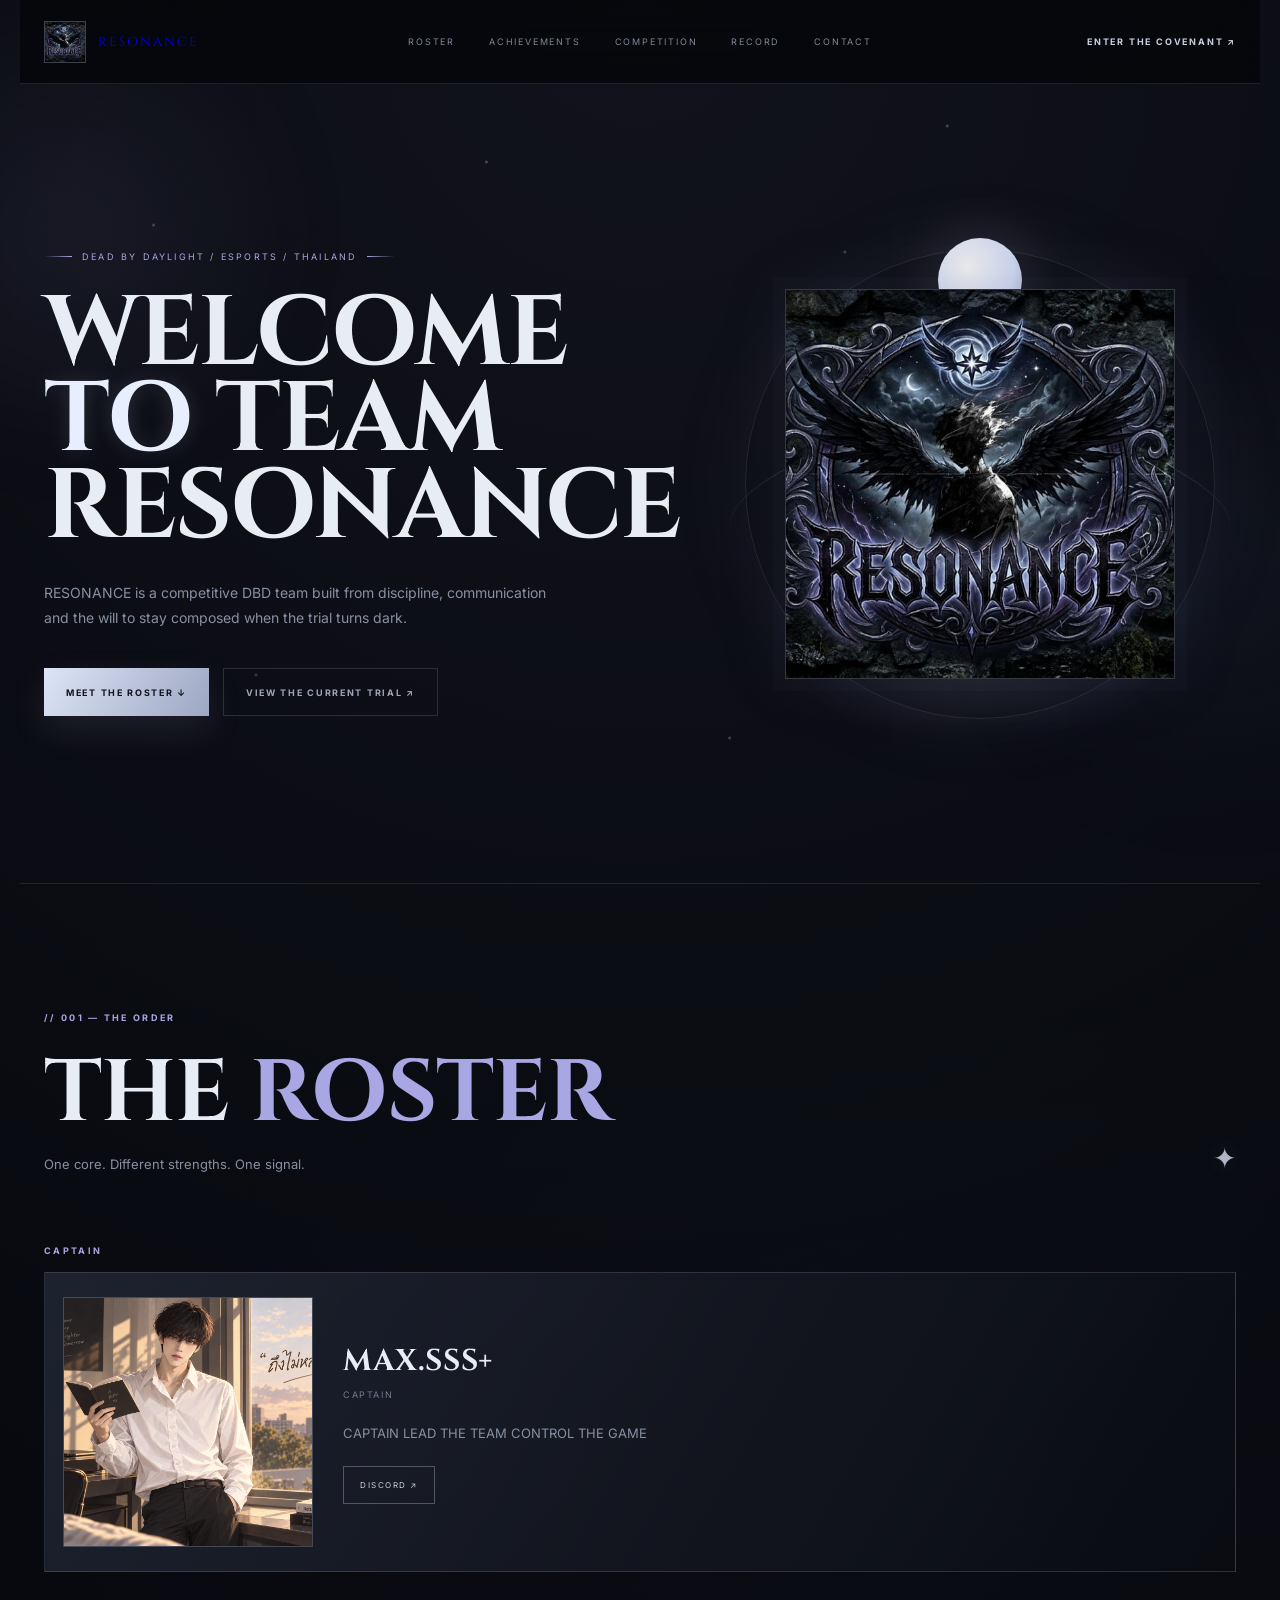
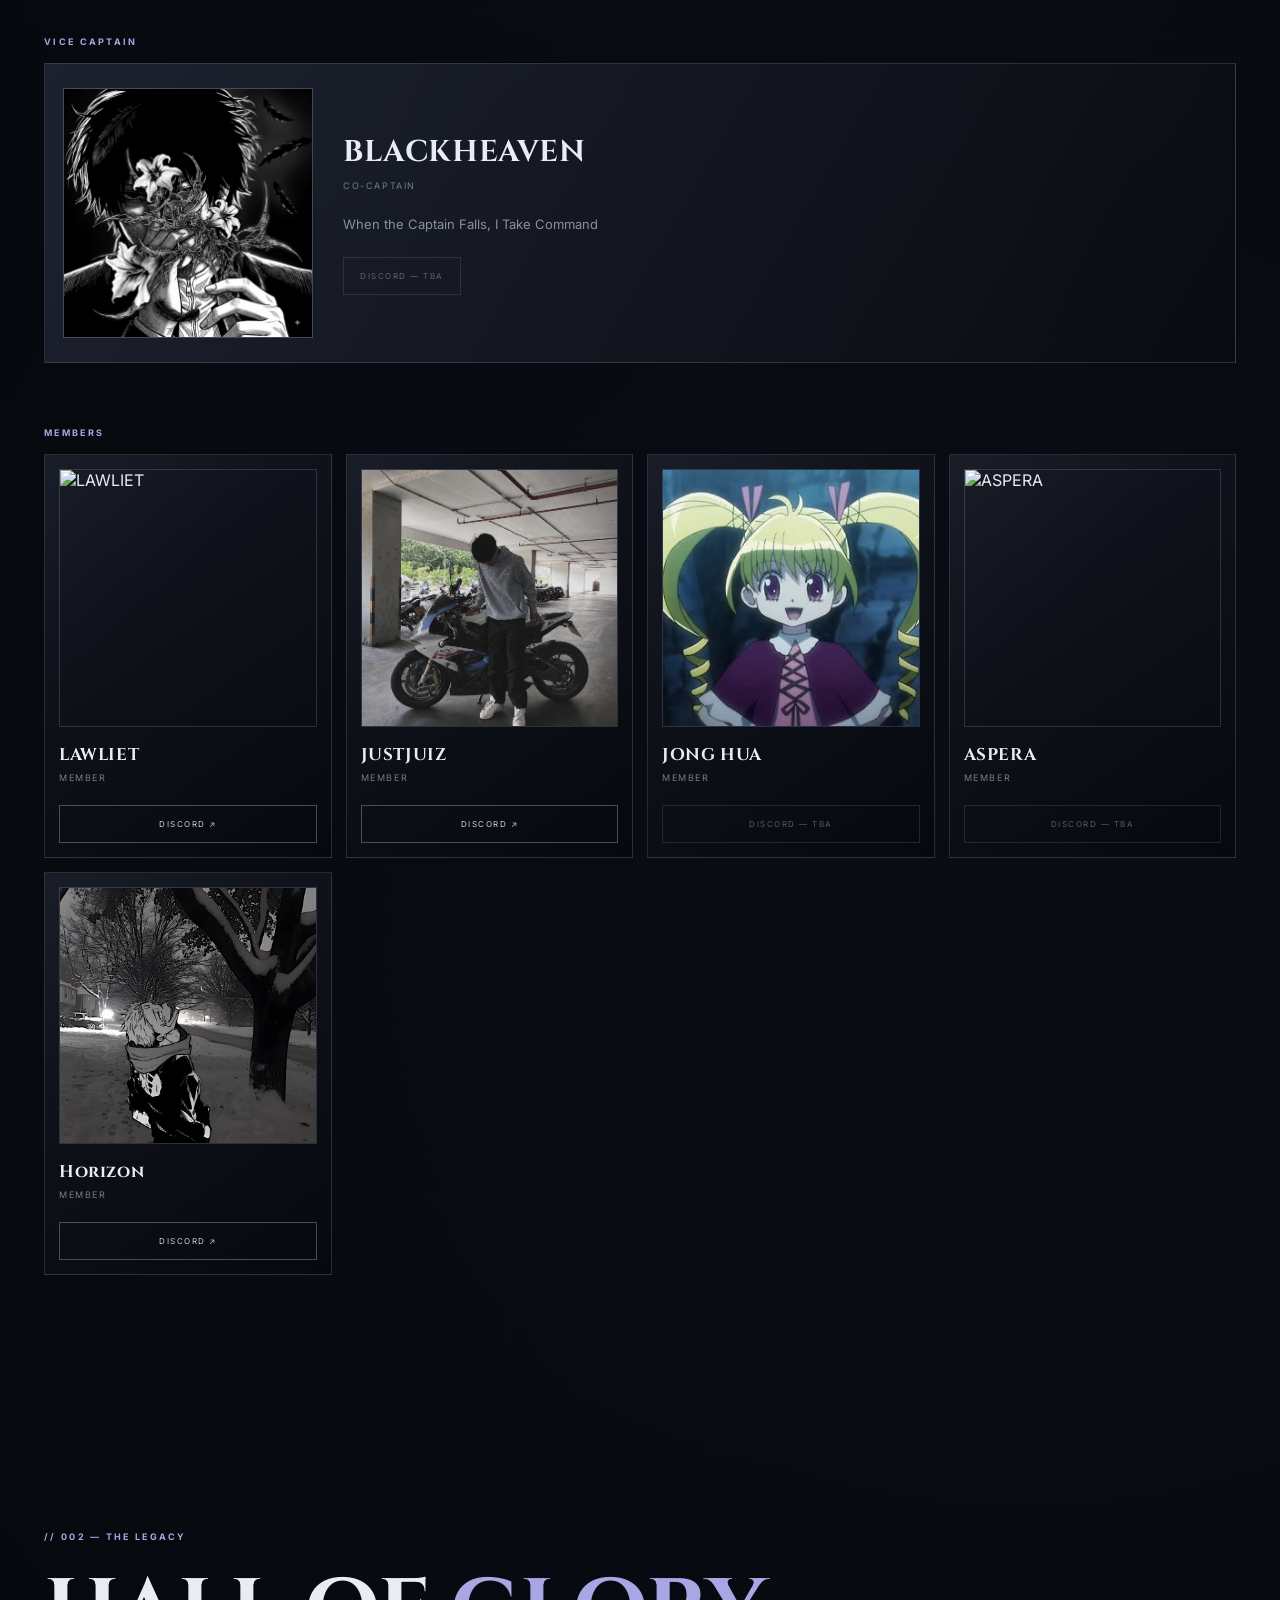
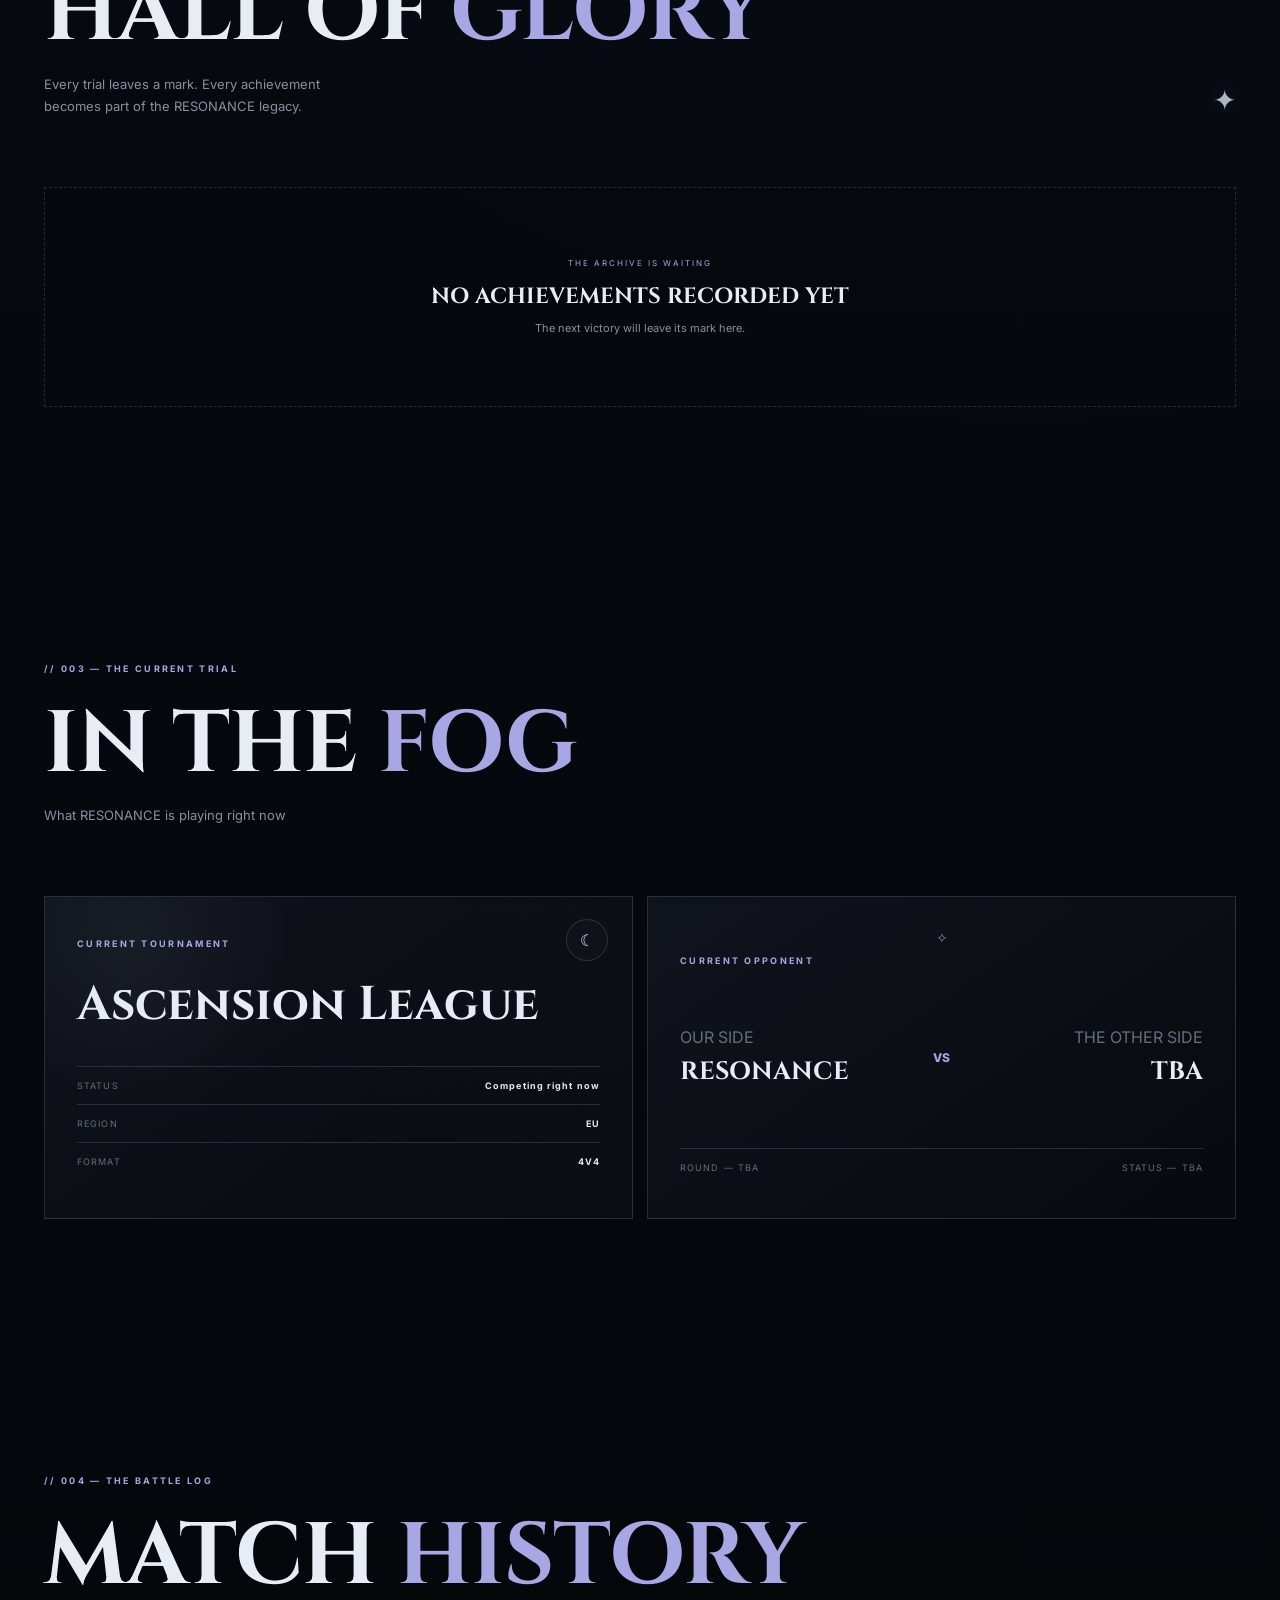
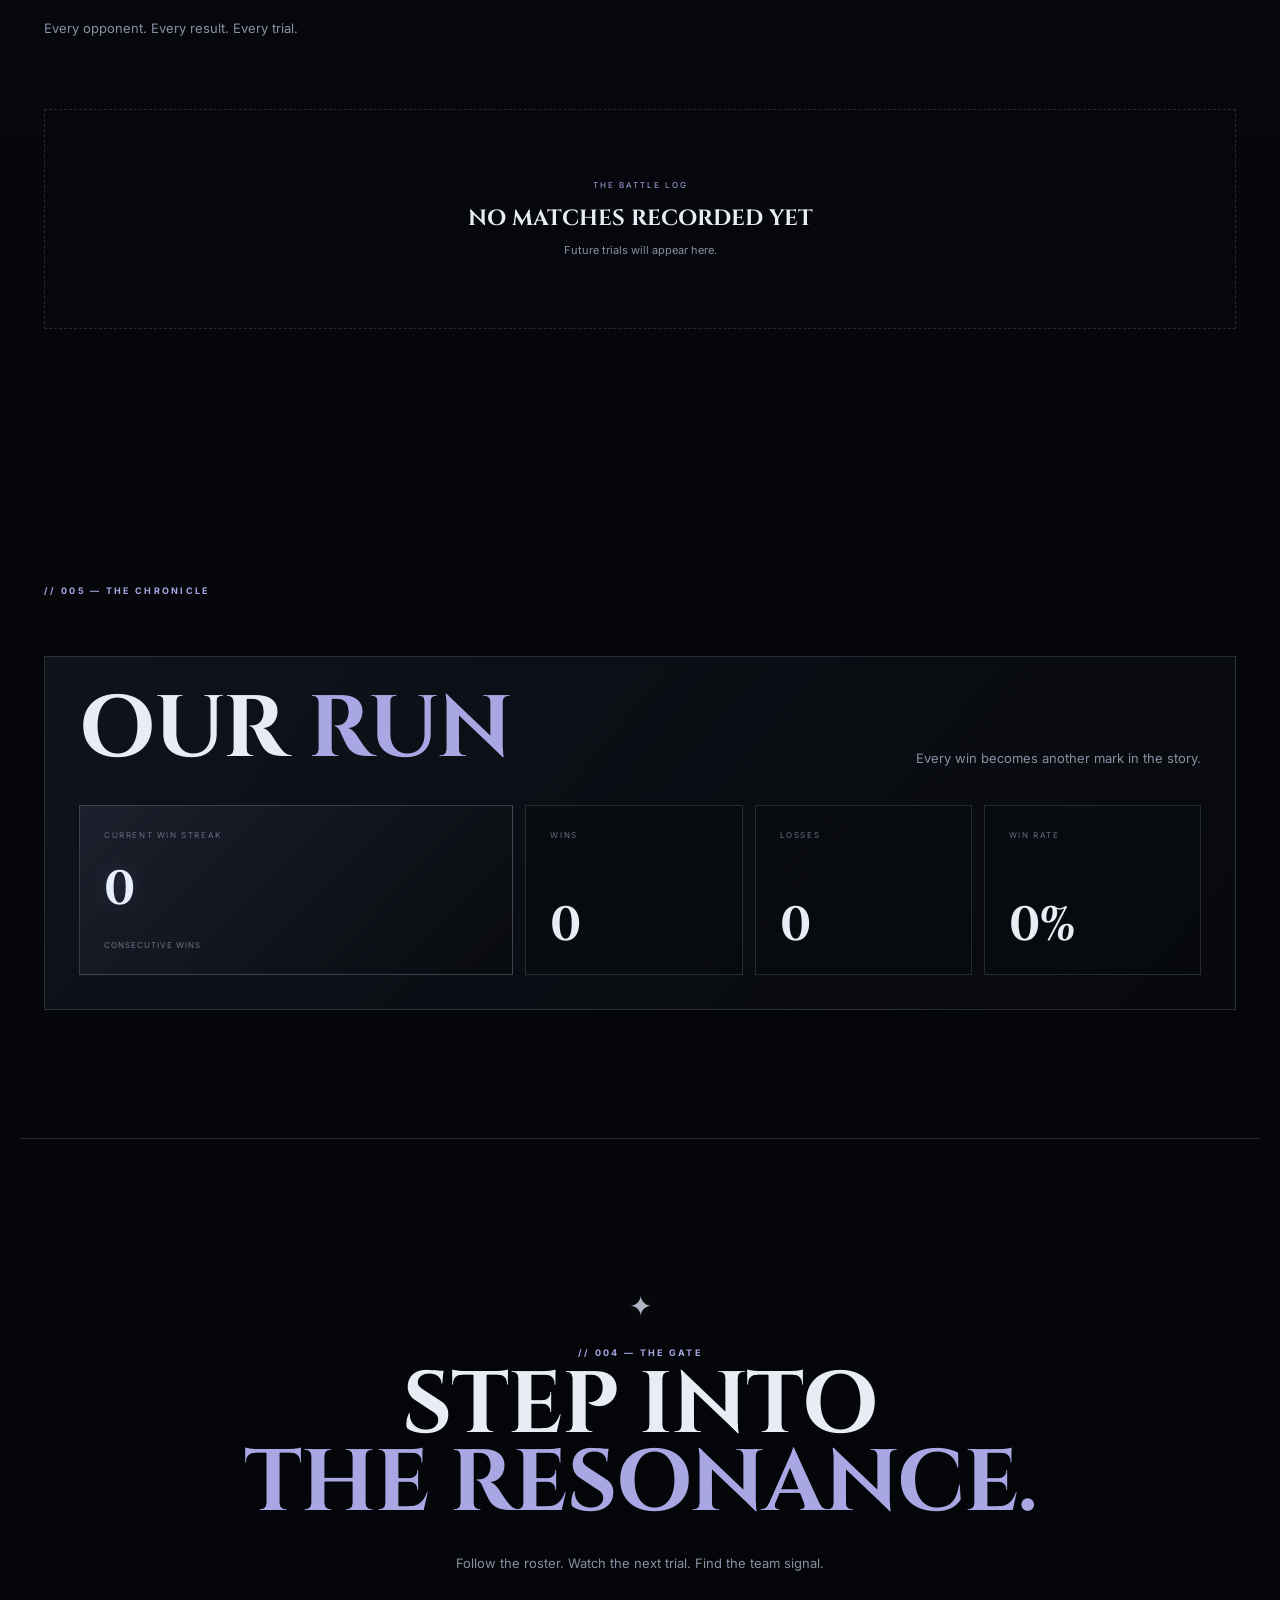
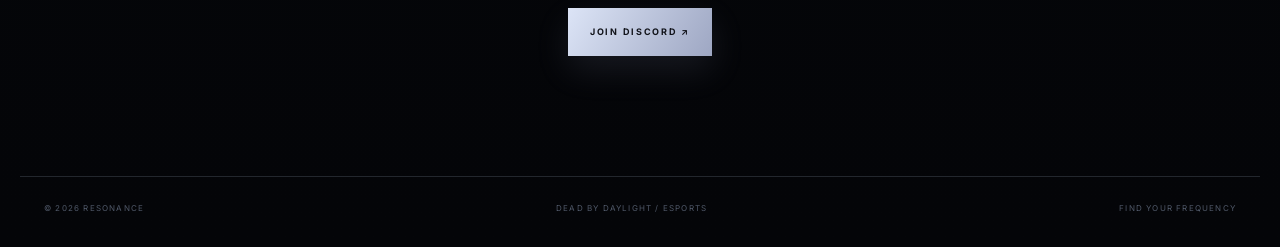
==== index.html @ 9541ba6d "Add files via upload" ====
<!DOCTYPE html>
<html lang="en">
<head>
    <meta charset="UTF-8">
    <meta name="viewport" content="width=device-width, initial-scale=1.0">
    <title>RESONANCE — Dead by Daylight</title>
    <link rel="preconnect" href="https://fonts.googleapis.com">
    <link rel="preconnect" href="https://fonts.gstatic.com" crossorigin>
    <link href="https://fonts.googleapis.com/css2?family=Cinzel:wght@400;500;600;700;800&family=Inter:wght@400;500;600;700;800&display=swap" rel="stylesheet">
    <link rel="stylesheet" href="style.css">
</head>
<body>

<div class="ambient ambient-a"></div>
<div class="ambient ambient-b"></div>
<div class="stars"></div>

<header class="site-header">
    <a class="brand" href="#home">
        <span class="brand-mark"><img src="images/logo.jpg" alt="RESONANCE logo"></span>
        <span>RESONANCE</span>
    </a>

<nav class="nav">
    <a href="#team">ROSTER</a>
    <a href="#achievements">ACHIEVEMENTS</a>
    <a href="#matches">COMPETITION</a>
    <a href="#record">RECORD</a>
    <a href="#contact">CONTACT</a>
</nav>

    <a class="header-cta" id="headerDiscord" href="#" target="_blank" rel="noopener">
        ENTER THE COVENANT ↗
    </a>
</header>

<main>
    <section id="home" class="hero">
        <div class="hero-copy">
            <div class="sigil-line"><span></span> DEAD BY DAYLIGHT / ESPORTS / THAILAND <span></span></div>
            <h1>WELCOME<br><em>TO</em> TEAM RESONANCE</h1>
            <p class="hero-sub">
                RESONANCE is a competitive DBD team built from discipline,
                communication and the will to stay composed when the trial turns dark.
            </p>
            <div class="hero-actions">
                <a class="btn btn-primary" href="#team">MEET THE ROSTER ↓</a>
                <a class="btn btn-ghost" href="#matches">VIEW THE CURRENT TRIAL ↗</a>
            </div>
        </div>

        <a class="hero-emblem" href="#team" aria-label="Go to roster">
            <div class="halo halo-one"></div>
            <div class="halo halo-two"></div>
            <div class="moon"></div>
            <div class="wing-wing wing-left"></div>
            <div class="wing-wing wing-right"></div>
            <div class="emblem-frame">
                <img src="images/logo.jpg" alt="RESONANCE emblem">
            </div>
            <div class="mist"></div>
            <div class="hero-label">ENTER THE RESONANCE ↓</div>
        </a>
    </section>

    <section id="team" class="section roster-section">
        <div class="section-kicker">// 001 — THE ORDER</div>
        <div class="section-heading">
            <div>
                <h2>THE <span>ROSTER</span></h2>
                <p>One core. Different strengths. One signal.</p>
            </div>
            <div class="section-mark">✦</div>
        </div>

        <div class="role-block">
            <div class="role-label">CAPTAIN</div>
            <div class="featured-card" id="captainCard"></div>
        </div>

        <div class="role-block">
            <div class="role-label">VICE CAPTAIN</div>
            <div class="featured-card" id="viceCaptainCard"></div>
        </div>

        <div class="role-block">
            <div class="role-label">MEMBERS</div>
            <div class="member-grid" id="memberGrid"></div>
        </div>
    </section>

    <section id="achievements" class="section achievements-section">

    <div class="section-kicker">// 002 — THE LEGACY</div>

    <div class="section-heading">
        <div>
            <h2>HALL OF <span>GLORY</span></h2>
            <p>Every trial leaves a mark. Every achievement becomes part of the RESONANCE legacy.</p>
        </div>

        <div class="section-mark">✦</div>
    </div>

    <div class="achievement-grid" id="achievementGrid"></div>

</section>

    <section id="matches" class="section competition-section">
        <div class="section-kicker">// 003 — THE CURRENT TRIAL</div>
        <div class="section-heading compact">
            <div>
                <h2>IN THE <span>FOG</span></h2>
                <p>What RESONANCE is playing right now</p>
            </div>
        </div>

        <div class="match-grid">
            <article class="info-panel stone-panel">
                <div class="moon-badge">☾</div>
                <p class="panel-label">CURRENT TOURNAMENT</p>
                <h3 id="tournamentName">TBA</h3>
                <div class="mini-row"><span>STATUS</span><strong id="tournamentStatus">TBA</strong></div>
                <div class="mini-row"><span>REGION</span><strong id="tournamentRegion">APAC</strong></div>
                <div class="mini-row"><span>FORMAT</span><strong id="tournamentFormat">4V4</strong></div>
            </article>

            <article class="info-panel opponent-panel">
                <div class="wing-divider">✧</div>
                <p class="panel-label">CURRENT OPPONENT</p>
                <div class="match-versus">
                    <div>
                        <span class="team-mini">OUR SIDE</span>
                        <strong>RESONANCE</strong>
                    </div>
                    <span class="vs">VS</span>
                    <div class="opponent-wrap">
                        <span class="team-mini">THE OTHER SIDE</span>
                        <div class="opponent-name" id="opponentName">TBA</div>
                    </div>
                </div>
                <div class="match-meta">
                    <span id="matchRound">ROUND — TBA</span>
                    <span id="matchStatus">STATUS — TBA</span>
                </div>
            </article>
        </div>
    </section>
    
    <section id="history" class="section history-section">

    <div class="section-kicker">// 004 — THE BATTLE LOG</div>

    <div class="section-heading compact">
        <div>
            <h2>MATCH <span>HISTORY</span></h2>
            <p>Every opponent. Every result. Every trial.</p>
        </div>
    </div>

    <div class="match-history" id="matchHistory"></div>

</section>

    <section id="record" class="section record-section">
        <div class="section-kicker">// 005 — THE CHRONICLE</div>
        <div class="record-shell">
            <div class="record-intro">
                <h2>OUR <span>RUN</span></h2>
                <p>Every win becomes another mark in the story.</p>
            </div>
            <div class="record-grid">
                <article class="record-card main-record">
                    <span>CURRENT WIN STREAK</span>
                    <strong id="winStreak">0</strong>
                    <small>CONSECUTIVE WINS</small>
                </article>
                <article class="record-card"><span>WINS</span><strong id="wins">0</strong></article>
                <article class="record-card"><span>LOSSES</span><strong id="losses">0</strong></article>
                <article class="record-card"><span>WIN RATE</span><strong id="winRate">0%</strong></article>
            </div>
        </div>
    </section>

    <section id="contact" class="contact-section">
        <div class="contact-crest">✦</div>
        <p class="section-kicker">// 004 — THE GATE</p>
        <h2>STEP INTO<br><span>THE RESONANCE.</span></h2>
        <p>Follow the roster. Watch the next trial. Find the team signal.</p>
        <a class="btn btn-primary" id="contactDiscord" href="#" target="_blank" rel="noopener">JOIN DISCORD ↗</a>
    </section>
</main>

<footer class="site-footer">
    <span>© 2026 RESONANCE</span>
    <span>DEAD BY DAYLIGHT / ESPORTS</span>
    <span>FIND YOUR FREQUENCY</span>
</footer><!-- PLAYER PROFILE MODAL -->
<div class="player-modal" id="playerModal" aria-hidden="true">

    <div class="player-modal-backdrop" data-close-modal></div>

    <div
        class="player-modal-panel"
        role="dialog"
        aria-modal="true"
        aria-labelledby="modalPlayerName"
    >

        <button
            class="modal-close"
            type="button"
            aria-label="Close player profile"
            data-close-modal
        >
            ×
        </button>

        <div class="modal-player-main">

            <div class="modal-photo-wrap">
                <img
                    id="modalPlayerImage"
                    class="modal-player-photo"
                    src=""
                    alt=""
                >
            </div>

            <div class="modal-player-content">

                <div class="modal-kicker">
                    RESONANCE / PLAYER PROFILE
                </div>

                <h2 id="modalPlayerName">PLAYER</h2>

                <div
                    class="modal-player-role"
                    id="modalPlayerRole"
                >
                    MEMBER
                </div>

                <p
                    class="modal-player-description"
                    id="modalPlayerDescription"
                ></p>

                <div class="profile-meta-grid">

                    <div class="profile-meta">
                        <span>TEAM ROLE</span>
                        <strong id="modalTeamRole">TBA</strong>
                    </div>

                    <div class="profile-meta">
                        <span>COMPETITIVE ROLE</span>
                        <strong id="modalCompetitiveRole">TBA</strong>
                    </div>

                    <div class="profile-meta">
                        <span>REGION</span>
                        <strong id="modalRegion">TBA</strong>
                    </div>

                    <div class="profile-meta">
                        <span>MAINS</span>
                        <strong id="modalMains">TBA</strong>
                    </div>

                </div>

                <blockquote
    class="player-quote"
    id="modalQuote"
></blockquote>

<!-- COMPETITIVE HISTORY -->
<div
    class="modal-career"
    id="modalCareer"
    style="display: none;"
>

    <div class="modal-career-title">
        COMPETITIVE HISTORY
    </div>

    <div id="modalCareerList"></div>

</div>

<div id="modalDiscordSlot"></div>

            </div>

        </div>

    </div>

</div>


<script src="data/team.js"></script>
<script src="script.js"></script>
</body>
</html>
---- style.css ----
* { box-sizing: border-box; }

:root {
    --bg: #05060a;
    --bg-2: #090c13;
    --panel: rgba(12, 15, 22, .88);
    --stone: #151a24;
    --line: rgba(179, 191, 214, .18);
    --line-strong: rgba(190, 201, 223, .34);
    --text: #e8ecf4;
    --muted: #8790a2;
    --silver: #c8cfdf;
    --violet: #7f7cad;
    --violet-bright: #a9a6e4;
    --moon: #e7efff;
}

html { scroll-behavior: smooth; }

body {
    margin: 0;
    color: var(--text);
    background:
        radial-gradient(circle at 50% 0%, rgba(122, 127, 179, .10), transparent 28%),
        radial-gradient(circle at 80% 35%, rgba(49, 67, 101, .08), transparent 30%),
        linear-gradient(180deg, #05060a 0%, #07090f 45%, #040508 100%);
    font-family: Inter, Arial, sans-serif;
    overflow-x: hidden;
}

body::before {
    content: "";
    position: fixed;
    inset: 0;
    pointer-events: none;
    opacity: .22;
    background-image:
        linear-gradient(rgba(255,255,255,.015) 1px, transparent 1px),
        linear-gradient(90deg, rgba(255,255,255,.012) 1px, transparent 1px);
    background-size: 80px 80px;
    mask-image: linear-gradient(to bottom, black, transparent 85%);
    z-index: 0;
}

.stars {
    position: fixed;
    inset: 0;
    pointer-events: none;
    opacity: .22;
    background:
        radial-gradient(circle at 12% 25%, #dce6ff 0 1px, transparent 2px),
        radial-gradient(circle at 20% 75%, #b9c5e1 0 1px, transparent 2px),
        radial-gradient(circle at 38% 18%, #ffffff 0 1px, transparent 2px),
        radial-gradient(circle at 66% 28%, #d9dffd 0 1px, transparent 2px),
        radial-gradient(circle at 84% 70%, #b8c2df 0 1px, transparent 2px),
        radial-gradient(circle at 74% 14%, #ffffff 0 1px, transparent 2px),
        radial-gradient(circle at 57% 82%, #dfe7ff 0 1px, transparent 2px);
    animation: drift 18s linear infinite;
    z-index: 0;
}

.ambient {
    position: fixed;
    border-radius: 50%;
    filter: blur(80px);
    pointer-events: none;
    opacity: .15;
    z-index: 0;
}

.ambient-a { width: 280px; height: 280px; background: #5e608c; top: 10%; left: -70px; }
.ambient-b { width: 320px; height: 320px; background: #2d3a52; right: -100px; top: 45%; }

@keyframes drift { from { transform: translateY(0); } to { transform: translateY(24px); } }

.site-header {
    position: sticky;
    top: 0;
    z-index: 50;
    max-width: 1240px;
    height: 84px;
    margin: 0 auto;
    padding: 0 24px;
    display: grid;
    grid-template-columns: 1fr auto 1fr;
    align-items: center;
    border-bottom: 1px solid rgba(201,210,230,.12);
    background: rgba(5,6,10,.78);
    backdrop-filter: blur(18px);
}

.brand { display: inline-flex; align-items: center; gap: 12px; text-decoration: none; font-family: Cinzel, serif; letter-spacing: 2px; font-size: 13px; }
.brand-mark { width: 42px; height: 42px; overflow: hidden; border: 1px solid rgba(201,210,230,.26); display: grid; place-items: center; background: #0b0e14; }
.brand-mark img { width: 100%; height: 100%; object-fit: cover; }
.nav { display: flex; gap: 34px; }
.nav a, .header-cta { text-decoration: none; font-size: 9px; letter-spacing: 1.8px; color: #7f8798; transition: .25s ease; }
.nav a:hover, .header-cta:hover { color: var(--moon); }
.header-cta { justify-self: end; color: var(--silver); font-weight: 700; }

main, .site-footer { position: relative; z-index: 2; }

.hero {
    max-width: 1240px;
    min-height: 800px;
    margin: 0 auto;
    padding: 60px 24px;
    display: grid;
    grid-template-columns: 1fr 1fr;
    gap: 44px;
    align-items: center;
    border-bottom: 1px solid rgba(201,210,230,.12);
}

.hero-copy { padding: 40px 0; }
.sigil-line { display: flex; align-items: center; gap: 10px; color: var(--violet-bright); font-size: 9px; letter-spacing: 2.2px; }
.sigil-line span { display: inline-block; width: 28px; height: 1px; background: linear-gradient(90deg, transparent, var(--violet-bright)); }
.sigil-line span:last-child { background: linear-gradient(90deg, var(--violet-bright), transparent); }

.hero h1 { margin: 30px 0 0; font-family: Cinzel, serif; font-size: clamp(64px, 7.7vw, 116px); line-height: .88; letter-spacing: -2px; font-weight: 700; text-transform: uppercase; }
.hero h1 em { color: var(--moon); font-style: normal; text-shadow: 0 0 20px rgba(207,220,255,.16); }
.hero-sub { max-width: 525px; margin: 28px 0 0; color: var(--muted); line-height: 1.8; font-size: 14px; }
.hero-actions { display: flex; align-items: center; gap: 14px; margin-top: 38px; }

.btn { display: inline-flex; align-items: center; justify-content: center; min-height: 48px; padding: 0 22px; text-decoration: none; font-size: 9px; font-weight: 700; letter-spacing: 1.7px; transition: .3s ease; }
.btn-primary { color: #11131a; background: linear-gradient(120deg, #dce4f6, #9ea7c3); box-shadow: 0 14px 35px rgba(165,175,207,.12); }
.btn-primary:hover { transform: translateY(-3px); box-shadow: 0 18px 48px rgba(165,175,207,.22); }
.btn-ghost { border: 1px solid var(--line); color: #9ea7ba; }
.btn-ghost:hover { border-color: var(--line-strong); color: var(--moon); }

.hero-emblem {
    min-height: 600px;
    position: relative;
    display: grid;
    place-items: center;
    text-decoration: none;
    cursor: pointer;
}

.halo { position: absolute; border-radius: 50%; pointer-events: none; }
.halo-one { width: 470px; height: 470px; border: 1px solid rgba(177,185,218,.13); box-shadow: 0 0 80px rgba(115,120,164,.10); animation: spin 18s linear infinite; }
.halo-two { width: 390px; height: 390px; border: 1px dashed rgba(177,185,218,.18); animation: spin-reverse 24s linear infinite; }
.moon { position: absolute; width: 84px; height: 84px; border-radius: 50%; top: 9%; left: 50%; transform: translateX(-50%); background: radial-gradient(circle at 35% 35%, #fff, #dbe5ff 60%, #a0a9bd 100%); box-shadow: 0 0 60px rgba(219,229,255,.18); opacity: .92; }
.emblem-frame { width: 390px; height: 390px; position: relative; z-index: 4; overflow: hidden; border: 1px solid rgba(200,209,229,.24); background: #050609; box-shadow: 0 0 0 12px rgba(130,138,174,.025), 0 0 70px rgba(77,84,125,.10); transform: rotate(0deg); transition: transform .5s ease, box-shadow .5s ease; }
.emblem-frame img { width: 100%; height: 100%; object-fit: cover; display: block; }
.hero-emblem:hover .emblem-frame { transform: scale(1.035); box-shadow: 0 0 0 12px rgba(130,138,174,.04), 0 0 90px rgba(147,154,201,.18); }
.hero-label { position: absolute; z-index: 7; bottom: 30px; left: 50%; transform: translateX(-50%) translateY(8px); opacity: 0; color: var(--silver); font-size: 9px; letter-spacing: 2px; transition: .35s ease; white-space: nowrap; }
.hero-emblem:hover .hero-label { opacity: 1; transform: translateX(-50%) translateY(0); }
.mist { position: absolute; width: 520px; height: 120px; border-radius: 50%; background: radial-gradient(circle, rgba(187,199,229,.12), transparent 68%); filter: blur(18px); bottom: 12%; animation: breathe 4s ease-in-out infinite; }
.wing-wing { position: absolute; width: 280px; height: 90px; border-top: 1px solid rgba(166,174,208,.18); border-radius: 50%; filter: blur(.2px); z-index: 1; }
.wing-left { left: 0; transform: rotate(-18deg); }
.wing-right { right: 0; transform: rotate(18deg); }

@keyframes spin { to { transform: rotate(360deg); } }
@keyframes spin-reverse { to { transform: rotate(-360deg); } }
@keyframes breathe { 0%,100% { transform: scaleX(.9); opacity: .6; } 50% { transform: scaleX(1.08); opacity: 1; } }

.section { max-width: 1240px; margin: 0 auto; padding: 128px 24px; }
.section-kicker, .role-label, .panel-label { color: var(--violet-bright); font-size: 9px; letter-spacing: 2.3px; font-weight: 700; }
.section-heading { display: flex; justify-content: space-between; align-items: end; margin: 32px 0 70px; }
.section-heading h2, .record-intro h2, .contact-section h2 { margin: 0; font-family: Cinzel, serif; font-weight: 700; text-transform: uppercase; font-size: clamp(52px, 6.8vw, 92px); line-height: .9; letter-spacing: -1px; }
.section-heading h2 span, .record-intro h2 span, .contact-section h2 span { color: var(--violet-bright); }
.section-heading p, .record-intro p, .contact-section > p:not(.section-kicker) { max-width: 320px; color: var(--muted); line-height: 1.7; font-size: 13px; margin: 20px 0 0; }
.section-mark, .contact-crest { color: var(--moon); text-shadow: 0 0 22px rgba(210,224,255,.25); font-size: 28px; opacity: .75; }
.role-block { margin-top: 64px; }
.role-label { margin-bottom: 16px; }

.featured-card { position: relative; min-height: 300px; padding: 18px; display: grid; grid-template-columns: 250px 1fr auto; gap: 30px; align-items: center; background: linear-gradient(120deg, rgba(36,42,57,.76), rgba(10,12,18,.94)); border: 1px solid var(--line); overflow: hidden; }
.featured-card::after { content:""; position:absolute; inset:0; background: linear-gradient(90deg, transparent, rgba(182,191,216,.03), transparent); transform: translateX(-100%); animation: sheen 7s ease-in-out infinite; pointer-events:none; }
.featured-photo { width: 250px; height: 250px; object-fit: cover; border: 1px solid rgba(195,204,225,.25); filter: saturate(.84) contrast(1.02); }
.player-info h3 { margin: 0; font-family: Cinzel, serif; font-size: 30px; letter-spacing: .6px; }
.player-role { margin-top: 8px; color: #747d90; font-size: 9px; letter-spacing: 1.6px; }
.player-desc { max-width: 520px; margin: 22px 0 0; color: var(--muted); line-height: 1.7; font-size: 13px; }
.discord-btn { display: inline-flex; margin-top: 22px; min-height: 38px; padding: 0 16px; border: 1px solid var(--line-strong); color: var(--silver); text-decoration: none; align-items: center; font-size: 8px; letter-spacing: 1.5px; transition: .25s ease; }
.discord-btn:hover { background: rgba(192,202,226,.07); border-color: var(--moon); box-shadow: 0 8px 24px rgba(157,170,204,.10); }

.member-grid { display: grid; grid-template-columns: repeat(4, 1fr); gap: 14px; }
.player-card { position: relative; padding: 14px; background: linear-gradient(145deg, rgba(21,25,34,.92), rgba(7,9,14,.95)); border: 1px solid var(--line); transition: .3s ease; overflow: hidden; }
.player-card:hover { transform: translateY(-6px); border-color: rgba(188,198,223,.42); box-shadow: 0 20px 45px rgba(0,0,0,.35); }
.player-card::before { content:""; position:absolute; inset:0; background: linear-gradient(135deg, rgba(165,173,209,.045), transparent 38%); pointer-events:none; }
.player-photo { width: 100%; aspect-ratio: 1 / 1; object-fit: cover; display: block; border: 1px solid rgba(194,202,225,.18); filter: saturate(.84); }
.player-card h3 { margin: 16px 0 0; font-family: Cinzel, serif; font-size: 17px; letter-spacing: .6px; }
.player-card .player-role { margin-top: 6px; }
.player-card .discord-btn { width: 100%; justify-content: center; }

.match-grid { margin-top: 56px; display:grid; grid-template-columns: 1fr 1fr; gap: 14px; }
.info-panel { min-height: 320px; padding: 32px; position: relative; background: linear-gradient(145deg, rgba(17,21,30,.92), rgba(8,10,15,.95)); border: 1px solid var(--line); overflow: hidden; }
.stone-panel::before { content:""; position:absolute; inset:0; background: radial-gradient(circle at 15% 15%, rgba(193,202,229,.06), transparent 28%), linear-gradient(120deg, transparent 0 55%, rgba(81,90,111,.04)); }
.moon-badge { position:absolute; top:22px; right:24px; width:42px; height:42px; display:grid; place-items:center; border:1px solid var(--line); border-radius:50%; color:var(--moon); background:rgba(255,255,255,.015); }
.info-panel h3 { margin: 34px 0 38px; font-family: Cinzel, serif; font-size: clamp(32px, 3.7vw, 54px); line-height: .95; }
.mini-row, .match-meta { display:flex; justify-content:space-between; gap:20px; padding:13px 0; border-top:1px solid var(--line); font-size:9px; letter-spacing:1.1px; }
.mini-row span, .match-meta span, .team-mini { color:#646e80; }
.wing-divider { text-align:center; color:var(--silver); opacity:.65; font-size:14px; }
.match-versus { min-height:165px; display:grid; grid-template-columns:1fr auto 1fr; align-items:center; gap:20px; }
.match-versus > div { display:flex; flex-direction:column; gap:8px; }
.match-versus strong, .opponent-name { font-family:Cinzel, serif; font-size:25px; font-weight:700; }
.vs { color:var(--violet-bright); font-size:12px; font-weight:800; }
.opponent-wrap { text-align:right; }
.match-meta { margin-top:8px; }

.record-shell { margin-top:60px; padding: 34px; border:1px solid var(--line); background:linear-gradient(130deg, rgba(20,24,34,.74), rgba(7,9,13,.96)); }
.record-intro { display:flex; justify-content:space-between; align-items:end; gap:30px; margin-bottom:36px; }
.record-intro p { max-width:360px; }
.record-grid { display:grid; grid-template-columns:2fr 1fr 1fr 1fr; gap:12px; }
.record-card { min-height:170px; padding:24px; background:rgba(8,10,15,.72); border:1px solid var(--line); display:flex; flex-direction:column; justify-content:space-between; }
.record-card span { color:#657083; font-size:8px; letter-spacing:1.6px; }
.record-card strong { font-family:Cinzel, serif; font-size:48px; line-height:1; }
.record-card small { color:#6d7688; font-size:8px; letter-spacing:1px; }
.main-record { background:linear-gradient(135deg, rgba(125,126,173,.13), rgba(8,10,15,.82)); border-color:rgba(173,180,214,.28); }
.main-record strong { color:var(--moon); text-shadow:0 0 24px rgba(214,226,255,.14); }

.contact-section { max-width:1240px; margin:0 auto; padding:150px 24px 120px; text-align:center; border-top:1px solid var(--line); }
.contact-section .contact-crest { margin-bottom:24px; }
.contact-section > p:not(.section-kicker) { max-width:520px; margin:28px auto 34px; }

.site-footer { max-width:1240px; margin:0 auto; padding:26px 24px 34px; border-top:1px solid var(--line); display:flex; justify-content:space-between; gap:20px; color:#505969; font-size:8px; letter-spacing:1.2px; }

@keyframes sheen { 0%, 20% { transform: translateX(-100%); } 55%, 100% { transform: translateX(100%); } }

@media (max-width: 980px) {
    .site-header { grid-template-columns:1fr auto; }
    .nav { display:none; }
    .hero { grid-template-columns:1fr; text-align:center; }
    .hero-sub { margin-left:auto; margin-right:auto; }
    .hero-actions { justify-content:center; }
    .hero-emblem { min-height:520px; }
    .featured-card { grid-template-columns:1fr; }
    .featured-photo { width:100%; height:auto; aspect-ratio:1/1; }
    .member-grid { grid-template-columns:repeat(2,1fr); }
    .match-grid { grid-template-columns:1fr; }
    .record-grid { grid-template-columns:repeat(2,1fr); }
    .main-record { grid-column:span 2; }
}

@media (max-width: 560px) {
    .hero h1, .section-heading h2, .record-intro h2, .contact-section h2 { font-size:54px; }
    .hero-actions { flex-direction:column; }
    .btn { width:100%; }
    .hero-emblem { min-height:430px; }
    .halo-one { width:330px; height:330px; }
    .halo-two { width:280px; height:280px; }
    .emblem-frame { width:275px; height:275px; }
    .member-grid, .record-grid { grid-template-columns:1fr; }
    .main-record { grid-column:span 1; }
    .record-intro { flex-direction:column; align-items:flex-start; }
    .match-versus { grid-template-columns:1fr; text-align:center; }
    .opponent-wrap { text-align:center; }
}
/* =========================================================
   PLAYER PROFILE INTERACTION
========================================================= */

.profile-clickable {
    cursor: pointer;
}

.profile-clickable:focus-visible {
    outline: 1px solid var(--violet-bright);
    outline-offset: 4px;
}

.featured-card.profile-clickable {
    transition:
        transform .3s ease,
        border-color .3s ease,
        box-shadow .3s ease;
}

.featured-card.profile-clickable:hover {
    transform: translateY(-4px);
    border-color: rgba(188, 198, 223, .42);
    box-shadow:
        0 24px 60px rgba(0, 0, 0, .30);
}

.discord-btn.disabled {
    opacity: .4;
    cursor: not-allowed;
    pointer-events: none;
}


/* =========================================================
   ACHIEVEMENTS
========================================================= */

.achievement-grid {
    display: grid;
    grid-template-columns:
        repeat(3, 1fr);
    gap: 14px;
}

.achievement-card {
    min-height: 310px;
    padding: 28px;

    position: relative;

    display: flex;
    flex-direction: column;

    background:
        linear-gradient(
            145deg,
            rgba(21, 25, 34, .95),
            rgba(7, 9, 14, .96)
        );

    border:
        1px solid var(--line);

    overflow: hidden;

    transition:
        transform .3s ease,
        border-color .3s ease,
        box-shadow .3s ease;
}

.achievement-card::before {
    content: "";

    position: absolute;

    width: 180px;
    height: 180px;

    top: -80px;
    right: -80px;

    border-radius: 50%;

    background:
        radial-gradient(
            circle,
            rgba(169, 166, 228, .12),
            transparent 68%
        );

    pointer-events: none;
}

.achievement-card:hover {
    transform:
        translateY(-6px);

    border-color:
        rgba(188, 198, 223, .42);

    box-shadow:
        0 24px 60px
        rgba(0, 0, 0, .35);
}

.achievement-top {
    display: flex;

    justify-content:
        space-between;

    align-items: center;
}

.achievement-year {
    color:
        #656f82;

    font-size:
        8px;

    letter-spacing:
        1.7px;
}

.achievement-symbol {
    color:
        var(--violet-bright);

    font-size:
        18px;

    text-shadow:
        0 0 20px
        rgba(169, 166, 228, .3);
}

.achievement-placement {
    margin-top:
        auto;

    color:
        var(--moon);

    font-family:
        Cinzel, serif;

    font-size:
        54px;

    font-weight:
        700;

    line-height:
        1;

    text-shadow:
        0 0 30px
        rgba(215, 225, 255, .12);
}

.achievement-card h3 {
    margin:
        18px 0 0;

    font-family:
        Cinzel, serif;

    font-size:
        19px;

    letter-spacing:
        .5px;
}

.achievement-card p {
    margin:
        10px 0 0;

    color:
        var(--muted);

    font-size:
        10px;

    letter-spacing:
        1.2px;
}


/* =========================================================
   EMPTY STATES
========================================================= */

.empty-state {
    grid-column:
        1 / -1;

    min-height:
        220px;

    padding:
        40px;

    display:
        flex;

    flex-direction:
        column;

    align-items:
        center;

    justify-content:
        center;

    text-align:
        center;

    border:
        1px dashed var(--line);

    background:
        rgba(8, 10, 15, .45);
}

.empty-state span {
    color:
        var(--violet-bright);

    font-size:
        8px;

    letter-spacing:
        2px;
}

.empty-state strong {
    margin-top:
        14px;

    font-family:
        Cinzel, serif;

    font-size:
        22px;
}

.empty-state p {
    margin:
        10px 0 0;

    color:
        var(--muted);

    font-size:
        11px;
}


/* =========================================================
   MATCH HISTORY
========================================================= */

.match-history {
    margin-top:
        50px;

    display:
        flex;

    flex-direction:
        column;

    gap:
        10px;
}

.history-card {
    min-height:
        92px;

    padding:
        20px 24px;

    display:
        grid;

    grid-template-columns:
        90px 2fr 1.5fr 100px 130px;

    gap:
        20px;

    align-items:
        center;

    border:
        1px solid var(--line);

    background:
        linear-gradient(
            120deg,
            rgba(19, 23, 32, .92),
            rgba(7, 9, 14, .96)
        );

    transition:
        .3s ease;
}

.history-card:hover {
    transform:
        translateX(5px);

    border-color:
        rgba(188, 198, 223, .40);
}

.history-result {
    font-family:
        Cinzel, serif;

    font-weight:
        800;

    letter-spacing:
        1.5px;

    font-size:
        13px;
}

.history-card.win
.history-result {
    color:
        #cbd9c7;
}

.history-card.loss
.history-result {
    color:
        #bd9299;
}

.history-opponent {
    display:
        flex;

    flex-direction:
        column;

    gap:
        5px;
}

.history-opponent span {
    color:
        #606a7d;

    font-size:
        7px;

    letter-spacing:
        1.4px;
}

.history-opponent strong {
    font-family:
        Cinzel, serif;

    font-size:
        18px;
}

.history-event {
    display:
        flex;

    flex-direction:
        column;

    gap:
        5px;
}

.history-event span {
    color:
        var(--silver);

    font-size:
        10px;
}

.history-event small {
    color:
        #646e80;

    font-size:
        8px;

    letter-spacing:
        1px;
}

.history-score {
    font-family:
        Cinzel, serif;

    font-size:
        22px;

    font-weight:
        700;

    text-align:
        center;
}

.history-date {
    color:
        #646e80;

    font-size:
        8px;

    letter-spacing:
        1px;

    text-align:
        right;
}


/* =========================================================
   PLAYER MODAL
========================================================= */

body.modal-open {
    overflow:
        hidden;
}

.player-modal {
    position:
        fixed;

    inset:
        0;

    z-index:
        999;

    display:
        flex;

    align-items:
        center;

    justify-content:
        center;

    padding:
        30px;

    opacity:
        0;

    visibility:
        hidden;

    pointer-events:
        none;

    transition:
        opacity .3s ease,
        visibility .3s ease;
}

.player-modal.active {
    opacity:
        1;

    visibility:
        visible;

    pointer-events:
        auto;
}

.player-modal-backdrop {
    position:
        absolute;

    inset:
        0;

    background:
        rgba(2, 3, 6, .84);

    backdrop-filter:
        blur(14px);
}

.player-modal-panel {
    width:
        min(1000px, 100%);

    max-height:
        calc(100vh - 60px);

    overflow-y:
        auto;

    position:
        relative;

    z-index:
        2;

    padding:
        28px;

    border:
        1px solid
        rgba(190, 201, 223, .28);

    background:
        linear-gradient(
            135deg,
            rgba(19, 23, 32, .98),
            rgba(5, 7, 11, .99)
        );

    box-shadow:
        0 40px 120px
        rgba(0, 0, 0, .7);

    transform:
        translateY(20px)
        scale(.98);

    transition:
        transform .35s ease;
}

.player-modal.active
.player-modal-panel {
    transform:
        translateY(0)
        scale(1);
}

.modal-close {
    width:
        42px;

    height:
        42px;

    position:
        absolute;

    top:
        20px;

    right:
        20px;

    z-index:
        5;

    display:
        grid;

    place-items:
        center;

    border:
        1px solid var(--line);

    background:
        rgba(4, 5, 8, .8);

    color:
        var(--silver);

    font-size:
        22px;

    cursor:
        pointer;

    transition:
        .25s ease;
}

.modal-close:hover {
    color:
        white;

    border-color:
        var(--moon);

    transform:
        rotate(90deg);
}

.modal-player-main {
    display:
        grid;

    grid-template-columns:
        350px 1fr;

    gap:
        42px;
}

.modal-photo-wrap {
    position:
        relative;
}

.modal-player-photo {
    width:
        100%;

    aspect-ratio:
        1 / 1;

    display:
        block;

    object-fit:
        cover;

    border:
        1px solid
        rgba(195, 204, 225, .24);

    filter:
        saturate(.88)
        contrast(1.03);
}

.modal-kicker {
    color:
        var(--violet-bright);

    font-size:
        8px;

    letter-spacing:
        2px;
}

.modal-player-content h2 {
    margin:
        18px 0 0;

    font-family:
        Cinzel, serif;

    font-size:
        clamp(
            38px,
            5vw,
            66px
        );

    line-height:
        .95;
}

.modal-player-role {
    margin-top:
        12px;

    color:
        var(--violet-bright);

    font-size:
        9px;

    font-weight:
        700;

    letter-spacing:
        2px;
}

.modal-player-description {
    margin:
        22px 0 0;

    max-width:
        540px;

    color:
        var(--muted);

    font-size:
        13px;

    line-height:
        1.8;
}

.profile-meta-grid {
    margin-top:
        30px;

    display:
        grid;

    grid-template-columns:
        1fr 1fr;

    border-top:
        1px solid var(--line);

    border-left:
        1px solid var(--line);
}

.profile-meta {
    min-height:
        85px;

    padding:
        18px;

    display:
        flex;

    flex-direction:
        column;

    gap:
        8px;

    border-right:
        1px solid var(--line);

    border-bottom:
        1px solid var(--line);
}

.profile-meta span {
    color:
        #646e80;

    font-size:
        7px;

    letter-spacing:
        1.5px;
}

.profile-meta strong {
    color:
        var(--silver);

    font-family:
        Cinzel, serif;

    font-size:
        14px;
}

.player-quote {
    margin:
        28px 0 0;

    padding:
        18px 0 18px 20px;

    border-left:
        1px solid
        var(--violet-bright);

    color:
        var(--silver);

    font-family:
        Cinzel, serif;

    font-size:
        14px;

    line-height:
        1.7;
}


/* =========================================================
   RESPONSIVE — NEW FEATURES
========================================================= */

@media (max-width: 980px) {

    .achievement-grid {
        grid-template-columns:
            repeat(2, 1fr);
    }

    .history-card {
        grid-template-columns:
            70px 2fr 1fr 80px;
    }

    .history-date {
        display:
            none;
    }

    .modal-player-main {
        grid-template-columns:
            280px 1fr;
    }

}


@media (max-width: 700px) {

    .modal-player-main {
        grid-template-columns:
            1fr;
    }

    .modal-player-photo {
        max-width:
            360px;

        margin:
            0 auto;
    }

}


@media (max-width: 560px) {

    .achievement-grid {
        grid-template-columns:
            1fr;
    }

    .history-card {
        grid-template-columns:
            1fr 1fr;

        gap:
            14px;
    }

    .history-result {
        grid-column:
            1 / -1;
    }

    .history-score {
        text-align:
            left;
    }

    .history-event {
        text-align:
            right;
    }

    .player-modal {
        padding:
            12px;
    }

    .player-modal-panel {
        padding:
            18px;

        max-height:
            calc(100vh - 24px);
    }

    .modal-close {
        top:
            12px;

        right:
            12px;
    }

    .profile-meta-grid {
        grid-template-columns:
            1fr;
    }

}
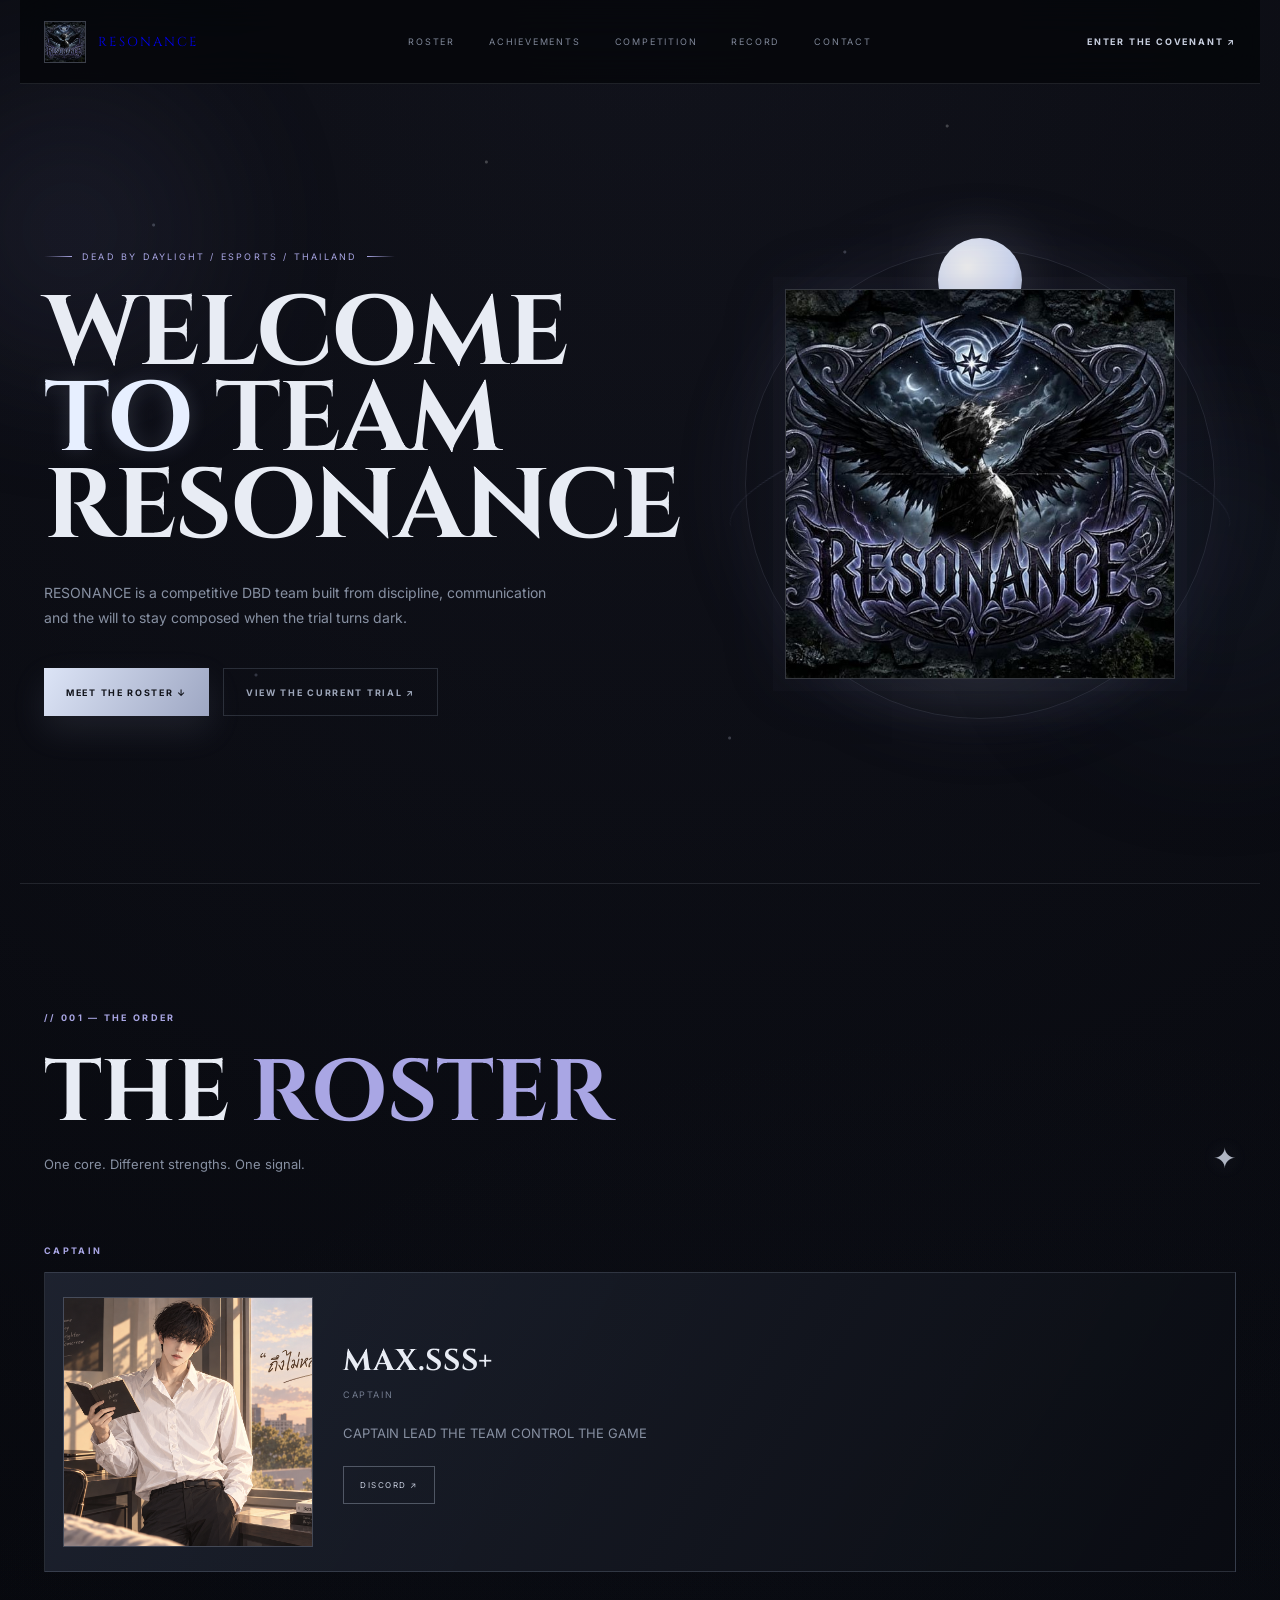
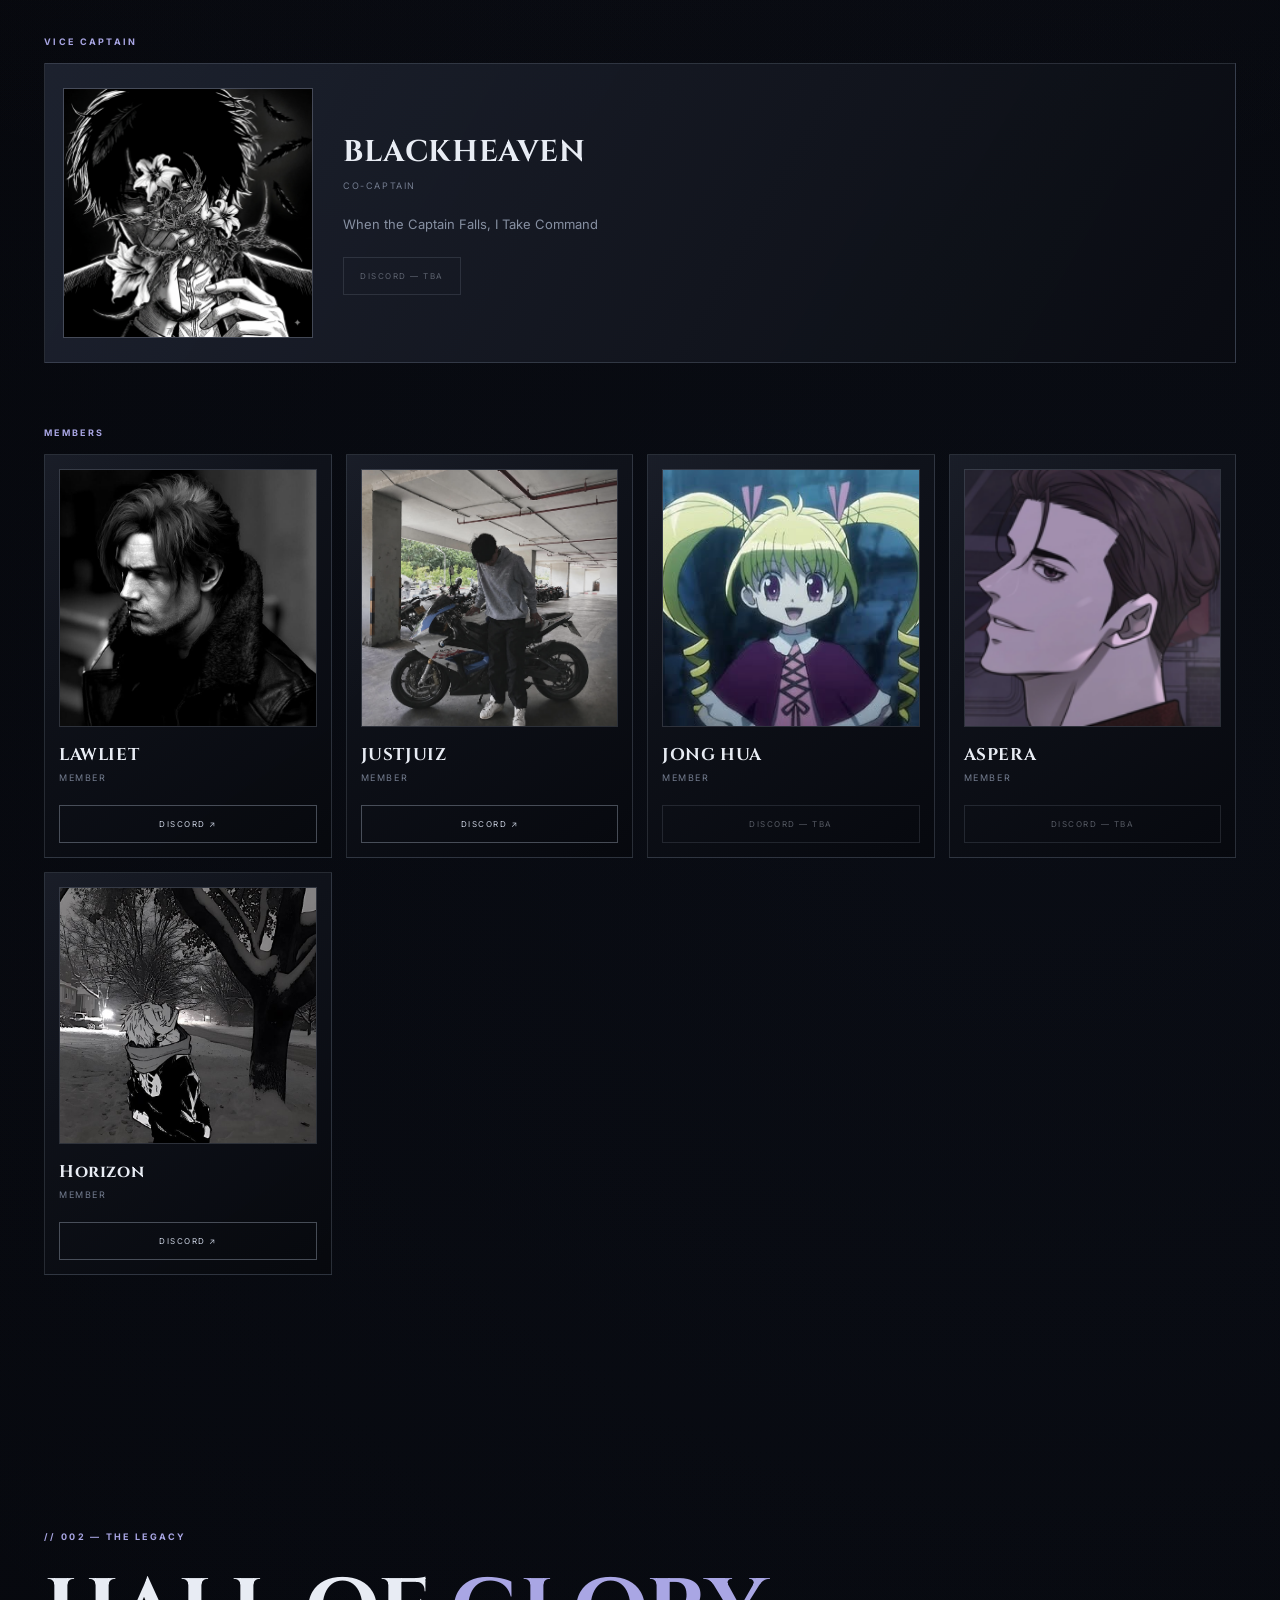
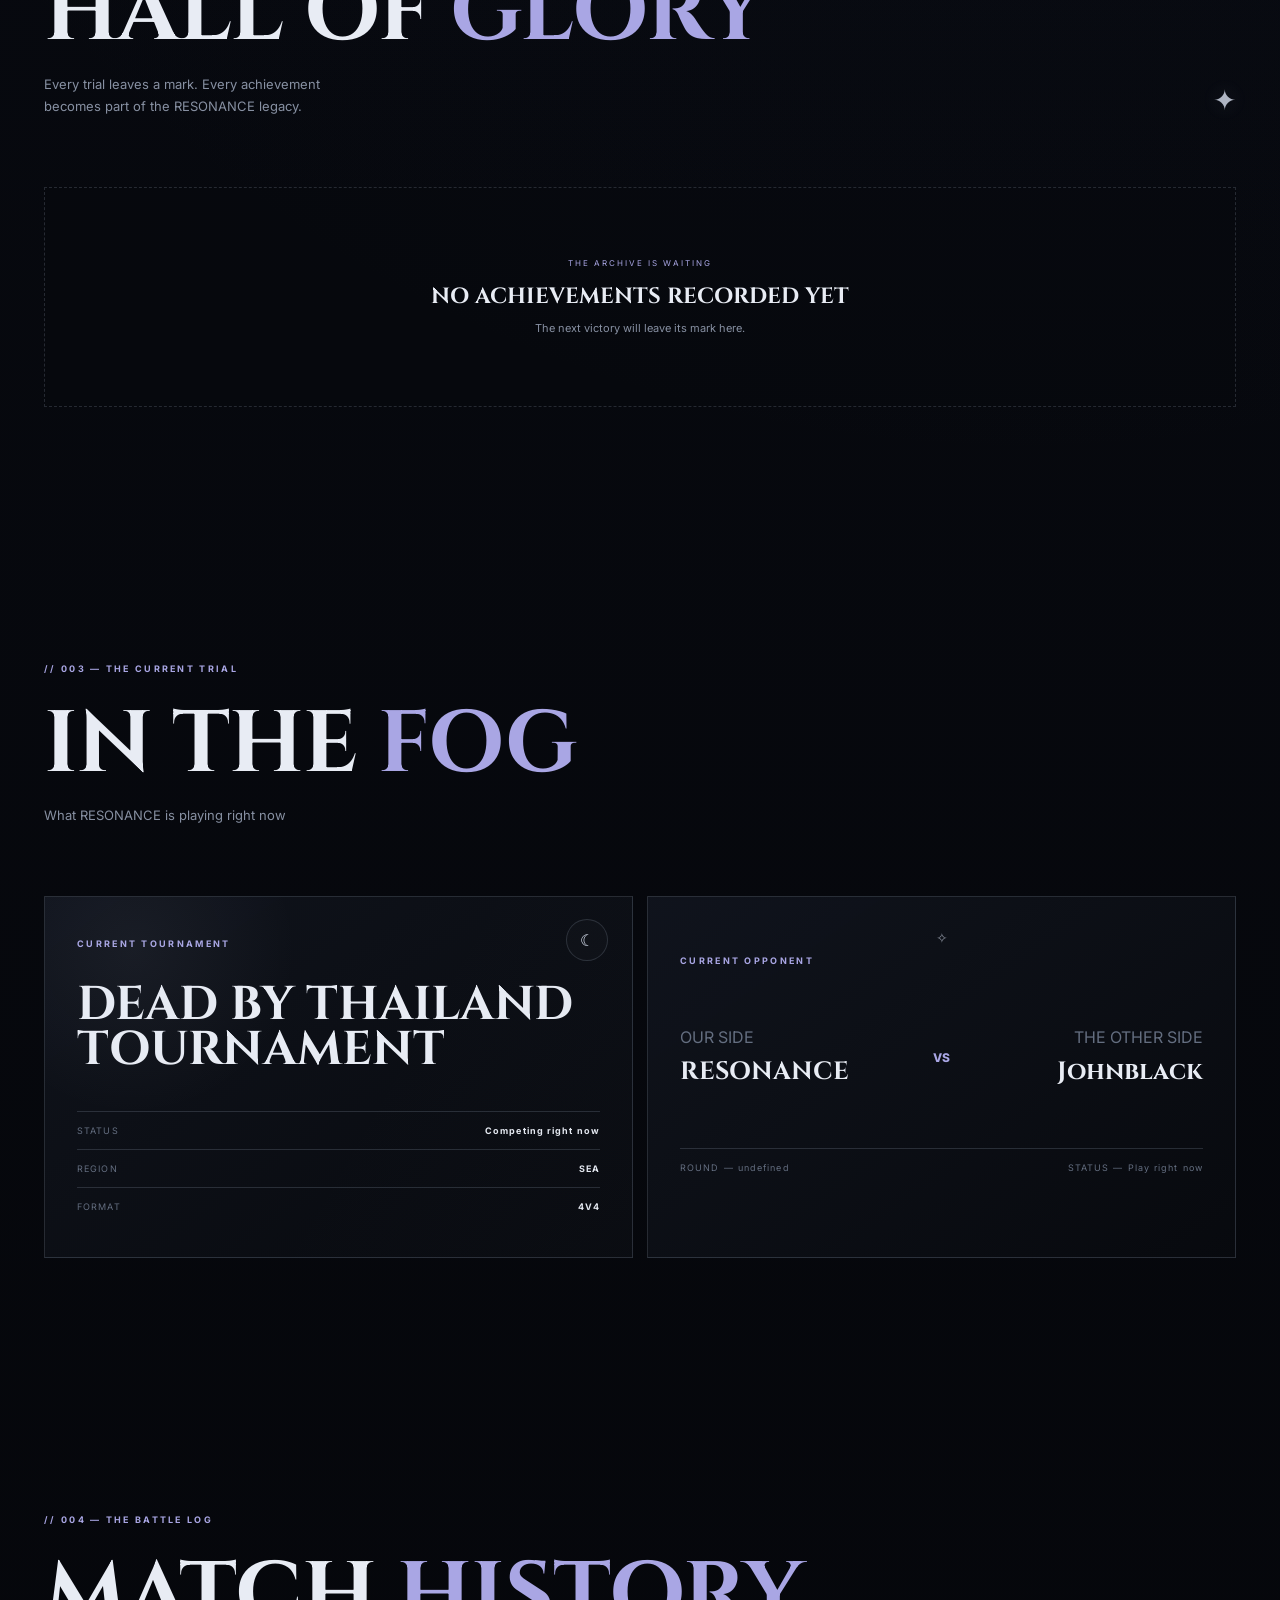
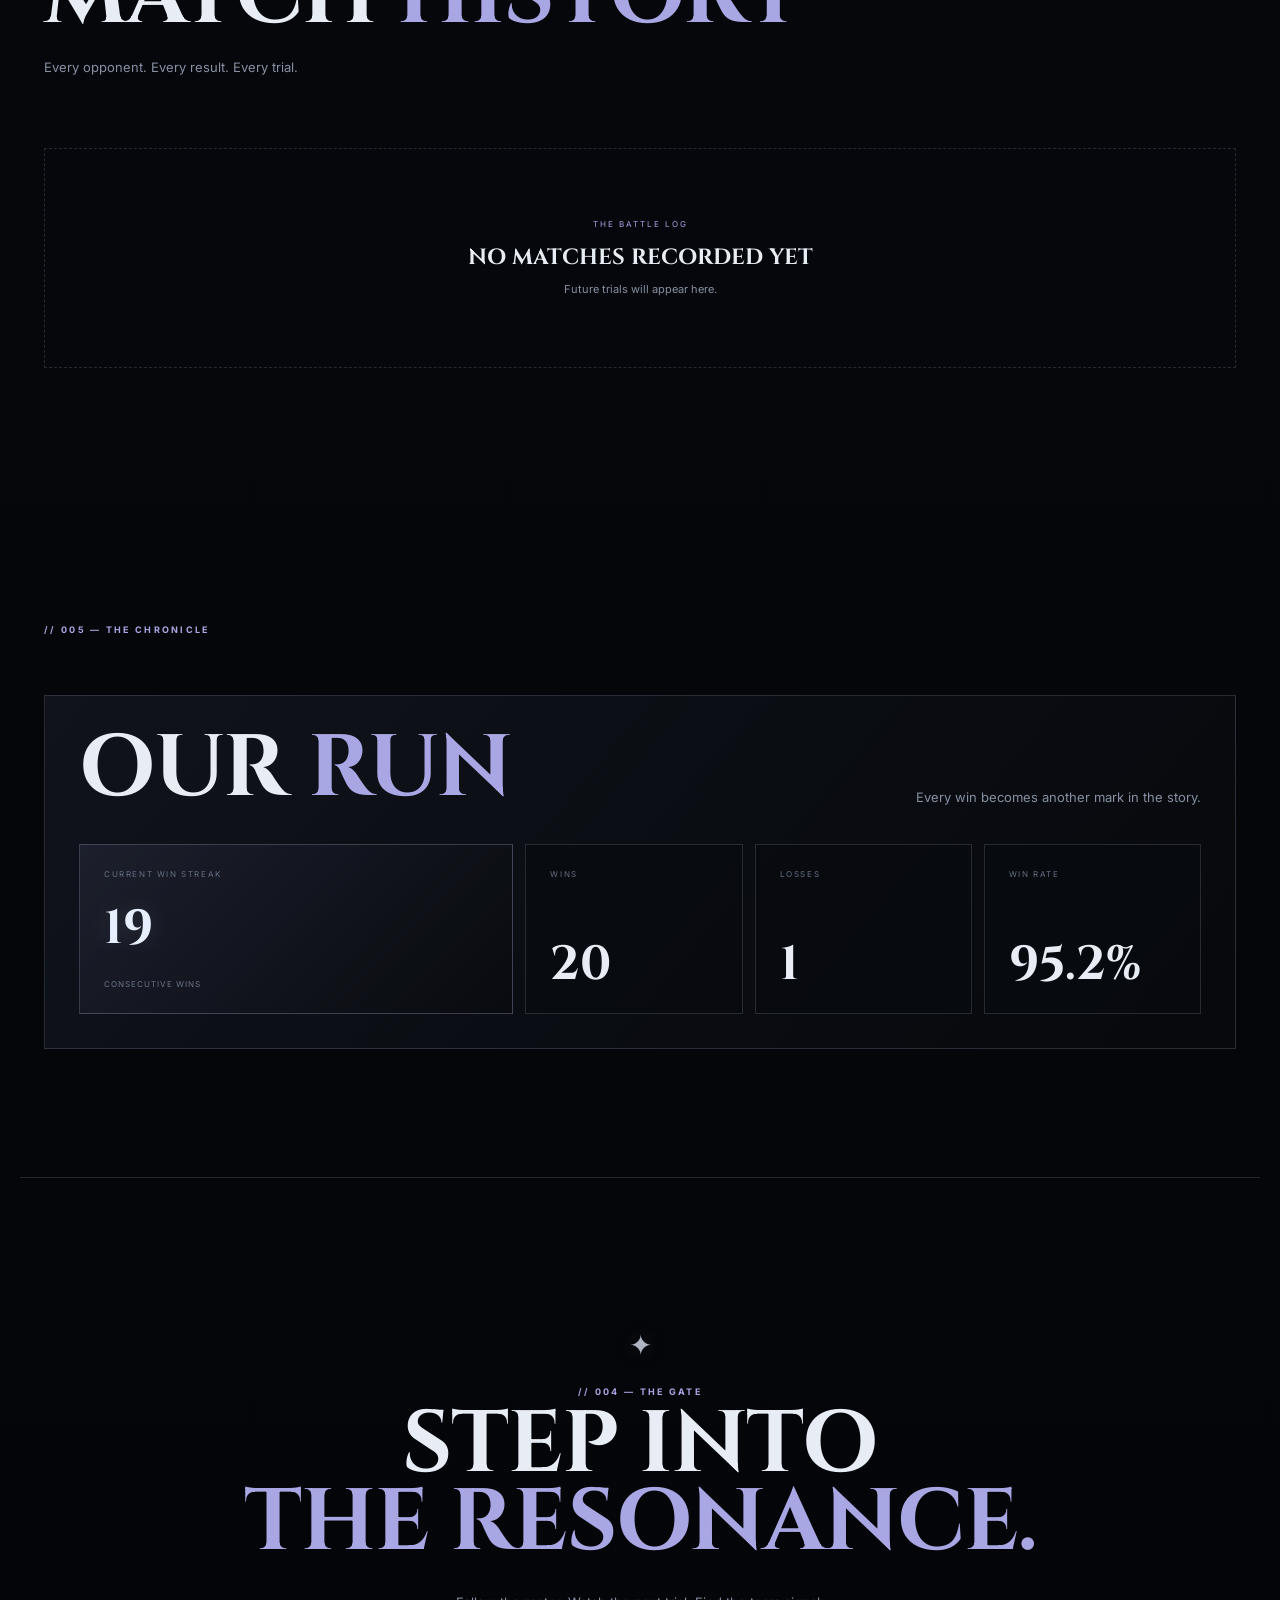
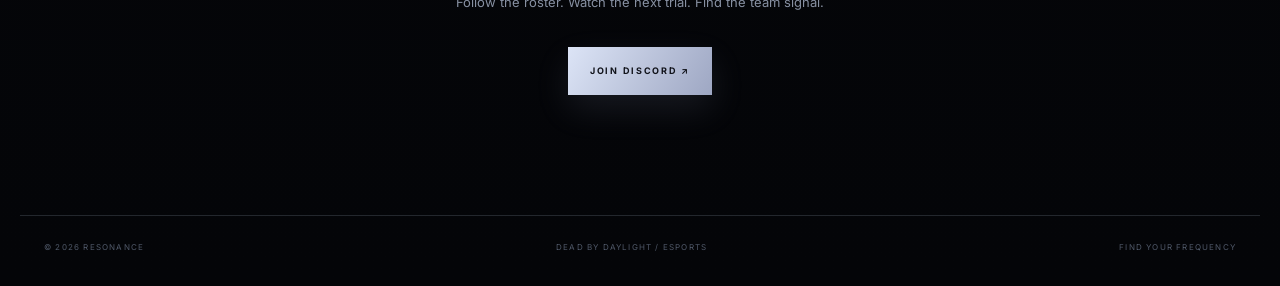
==== commit 7c9786a1: "Update index.html" ====
--- a/index.html
+++ b/index.html
@@ -119,8 +119,8 @@
             <article class="info-panel stone-panel">
                 <div class="moon-badge">☾</div>
                 <p class="panel-label">CURRENT TOURNAMENT</p>
-                <h3 id="tournamentName">TBA</h3>
-                <div class="mini-row"><span>STATUS</span><strong id="tournamentStatus">TBA</strong></div>
+                <h3 id="tournamentName">DEAD BY THAILAND TOURNAMENT</h3>
+                <div class="mini-row"><span>STATUS</span><strong id="tournamentStatus">play</strong></div>
                 <div class="mini-row"><span>REGION</span><strong id="tournamentRegion">APAC</strong></div>
                 <div class="mini-row"><span>FORMAT</span><strong id="tournamentFormat">4V4</strong></div>
             </article>
@@ -136,12 +136,12 @@
                     <span class="vs">VS</span>
                     <div class="opponent-wrap">
                         <span class="team-mini">THE OTHER SIDE</span>
-                        <div class="opponent-name" id="opponentName">TBA</div>
+                        <div class="opponent-name" id="opponentName">Johnblack</div>
                     </div>
                 </div>
                 <div class="match-meta">
-                    <span id="matchRound">ROUND — TBA</span>
-                    <span id="matchStatus">STATUS — TBA</span>
+                    <span id="matchRound">BO — 3</span>
+                    <span id="matchStatus">STATUS — Play</span>
                 </div>
             </article>
         </div>
@@ -305,4 +305,4 @@
 <script src="data/team.js"></script>
 <script src="script.js"></script>
 </body>
-</html>+</html>
